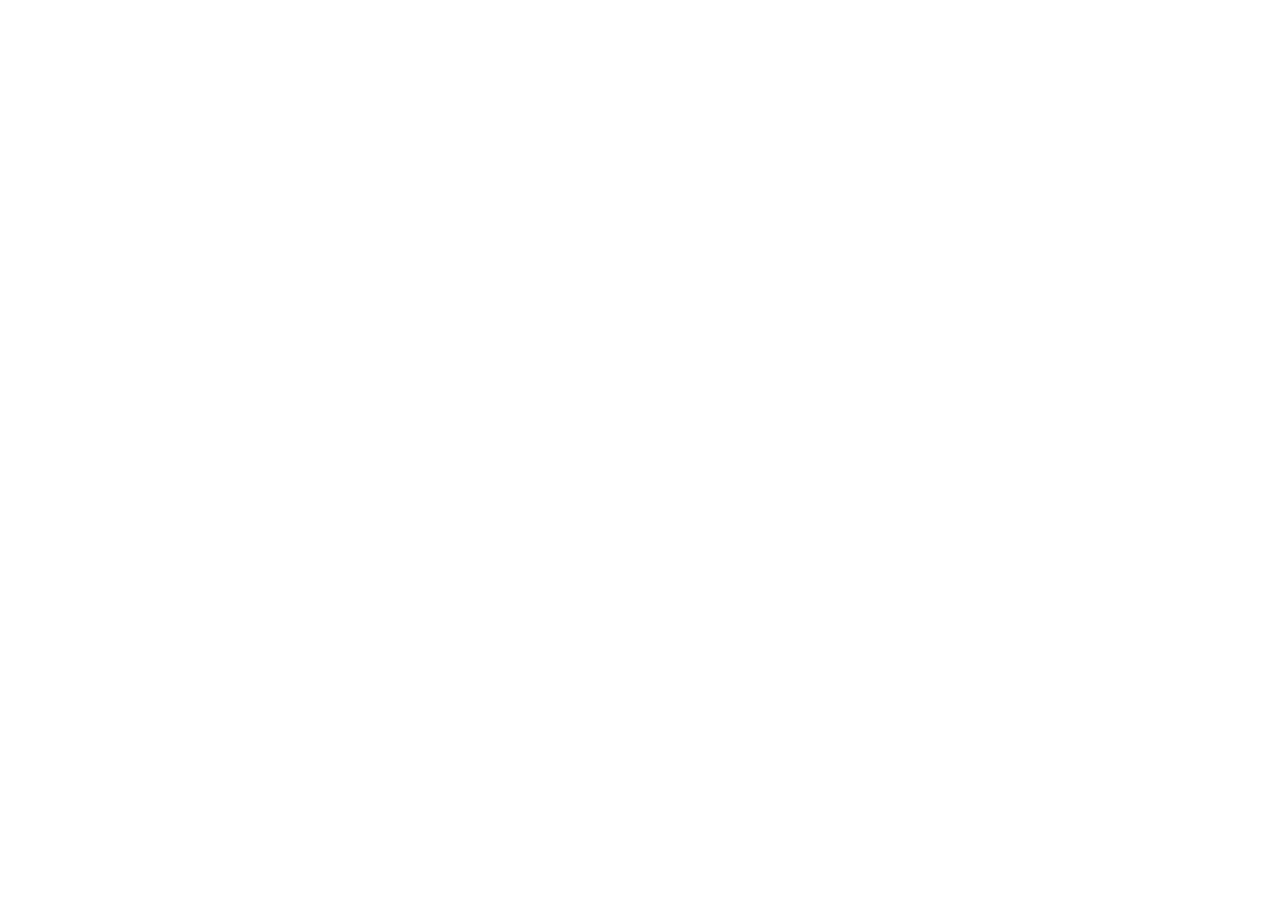
==== control.html @ 3b1ce3f3 "feat: agregamos estructura de control.html" ====
<!DOCTYPE html>
<html lang="en">
<head>
    <meta charset="UTF-8">
    <meta name="viewport" content="width=device-width, initial-scale=1.0">
    <title>Mi Sitio JavaScript - Estructuras de Control en JavaScript</title>
</head>
<body>
    
</body>
</html>
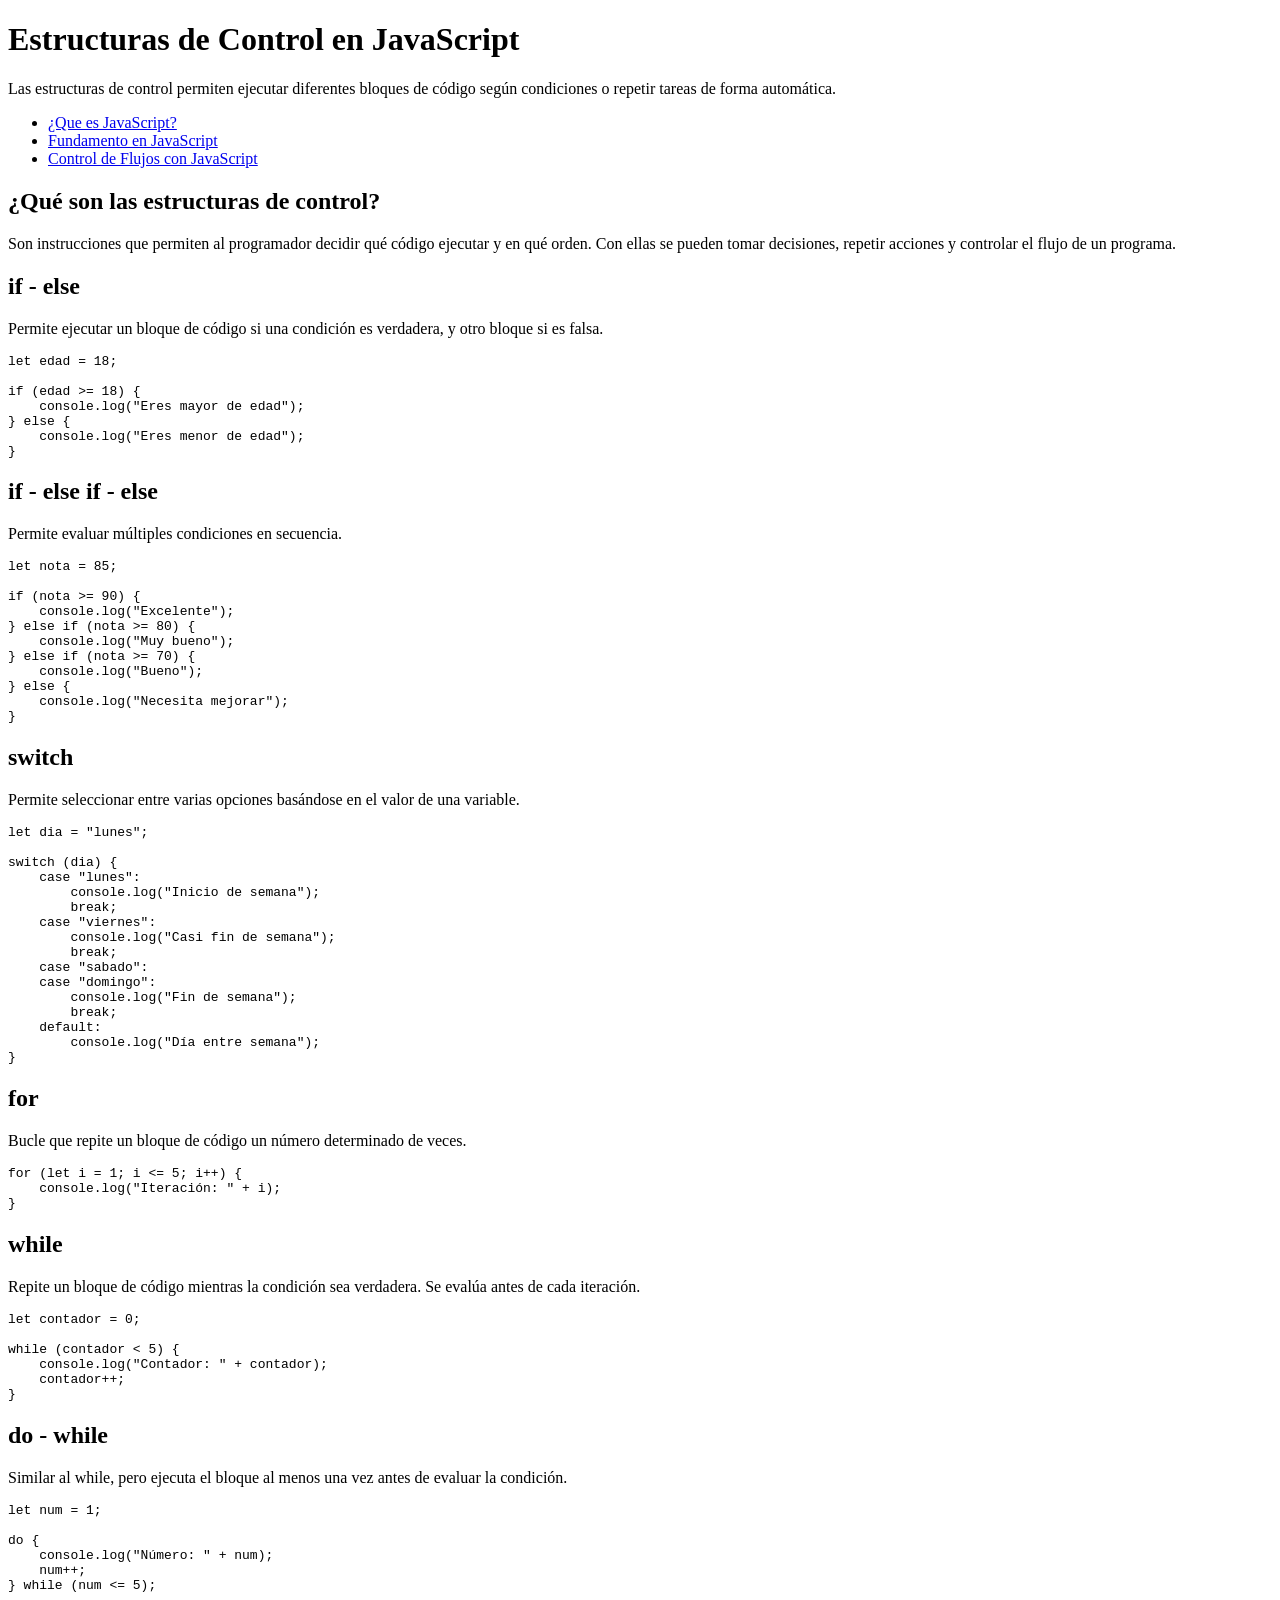
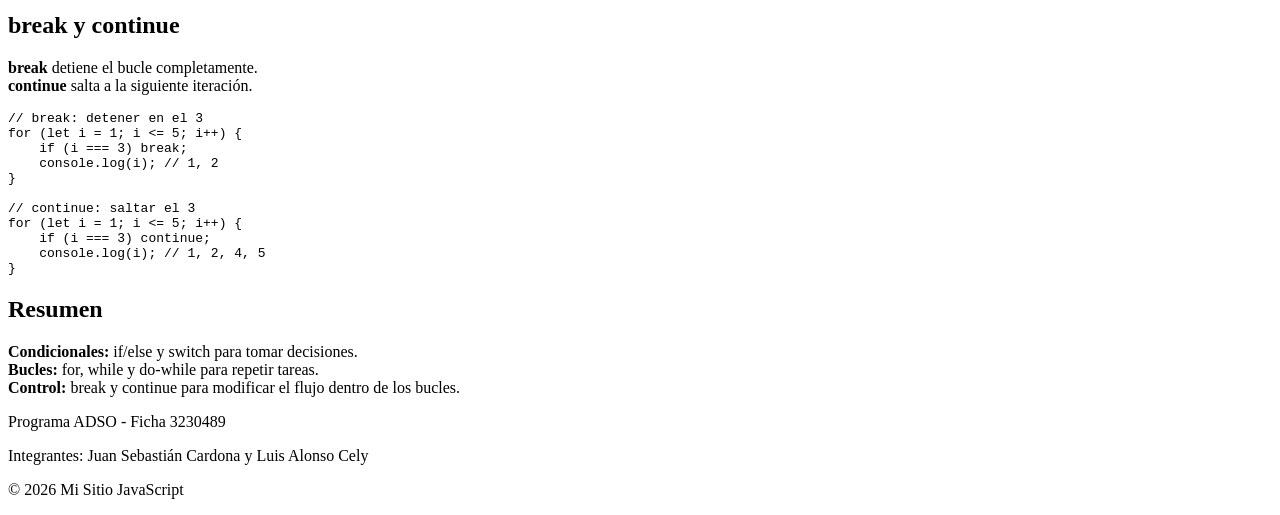
==== commit 14113474: "feat: agregamos estructura de control.html y fundamentos.html" ====
--- a/control.html
+++ b/control.html
@@ -3,9 +3,167 @@
 <head>
     <meta charset="UTF-8">
     <meta name="viewport" content="width=device-width, initial-scale=1.0">
-    <title>Mi Sitio JavaScript - Estructuras de Control en JavaScript</title>
+    <link rel="stylesheet" href="css/estilos.css">
+    <title>Mi Sitio JavaScript - Estructuras de Control</title>
 </head>
 <body>
-    
+
+    <header>
+        <h1>Estructuras de Control en JavaScript</h1>
+        <p>
+            Las estructuras de control permiten ejecutar diferentes bloques de código
+            según condiciones o repetir tareas de forma automática.
+        </p>
+    </header>
+
+    <nav>
+        <ul>
+            <li><a href="index.html">¿Que es JavaScript?</a></li>
+            <li><a href="fundamentos.html">Fundamento en JavaScript</a></li>
+            <li><a href="control.html">Control de Flujos con JavaScript</a></li>
+        </ul>
+    </nav>
+
+    <main>
+
+        <section>
+            <h2>¿Qué son las estructuras de control?</h2>
+            <p>
+                Son instrucciones que permiten al programador decidir qué código ejecutar
+                y en qué orden. Con ellas se pueden tomar decisiones, repetir acciones
+                y controlar el flujo de un programa.
+            </p>
+        </section>
+
+        <section>
+            <h2>if - else</h2>
+            <p>
+                Permite ejecutar un bloque de código si una condición es verdadera,
+                y otro bloque si es falsa.
+            </p>
+<pre><code>let edad = 18;
+
+if (edad >= 18) {
+    console.log("Eres mayor de edad");
+} else {
+    console.log("Eres menor de edad");
+}</code></pre>
+        </section>
+
+        <section>
+            <h2>if - else if - else</h2>
+            <p>
+                Permite evaluar múltiples condiciones en secuencia.
+            </p>
+<pre><code>let nota = 85;
+
+if (nota >= 90) {
+    console.log("Excelente");
+} else if (nota >= 80) {
+    console.log("Muy bueno");
+} else if (nota >= 70) {
+    console.log("Bueno");
+} else {
+    console.log("Necesita mejorar");
+}</code></pre>
+        </section>
+
+        <section>
+            <h2>switch</h2>
+            <p>
+                Permite seleccionar entre varias opciones basándose en el valor de una variable.
+            </p>
+<pre><code>let dia = "lunes";
+
+switch (dia) {
+    case "lunes":
+        console.log("Inicio de semana");
+        break;
+    case "viernes":
+        console.log("Casi fin de semana");
+        break;
+    case "sabado":
+    case "domingo":
+        console.log("Fin de semana");
+        break;
+    default:
+        console.log("Día entre semana");
+}</code></pre>
+        </section>
+
+        <section>
+            <h2>for</h2>
+            <p>
+                Bucle que repite un bloque de código un número determinado de veces.
+            </p>
+<pre><code>for (let i = 1; i <= 5; i++) {
+    console.log("Iteración: " + i);
+}</code></pre>
+        </section>
+
+        <section>
+            <h2>while</h2>
+            <p>
+                Repite un bloque de código mientras la condición sea verdadera.
+                Se evalúa antes de cada iteración.
+            </p>
+<pre><code>let contador = 0;
+
+while (contador < 5) {
+    console.log("Contador: " + contador);
+    contador++;
+}</code></pre>
+        </section>
+
+        <section>
+            <h2>do - while</h2>
+            <p>
+                Similar al while, pero ejecuta el bloque al menos una vez
+                antes de evaluar la condición.
+            </p>
+<pre><code>let num = 1;
+
+do {
+    console.log("Número: " + num);
+    num++;
+} while (num <= 5);</code></pre>
+        </section>
+
+        <section>
+            <h2>break y continue</h2>
+            <p>
+                <strong>break</strong> detiene el bucle completamente.<br>
+                <strong>continue</strong> salta a la siguiente iteración.
+            </p>
+<pre><code>// break: detener en el 3
+for (let i = 1; i <= 5; i++) {
+    if (i === 3) break;
+    console.log(i); // 1, 2
+}
+
+// continue: saltar el 3
+for (let i = 1; i <= 5; i++) {
+    if (i === 3) continue;
+    console.log(i); // 1, 2, 4, 5
+}</code></pre>
+        </section>
+
+        <section>
+            <h2>Resumen</h2>
+            <p>
+                <strong>Condicionales:</strong> if/else y switch para tomar decisiones.<br>
+                <strong>Bucles:</strong> for, while y do-while para repetir tareas.<br>
+                <strong>Control:</strong> break y continue para modificar el flujo dentro de los bucles.
+            </p>
+        </section>
+
+    </main>
+
+    <footer>
+        <p>Programa ADSO - Ficha 3230489</p>
+        <p>Integrantes: Juan Sebastián Cardona y Luis Alonso Cely</p>
+        <p>© 2026 Mi Sitio JavaScript</p>
+    </footer>
+
 </body>
-</html>+</html>
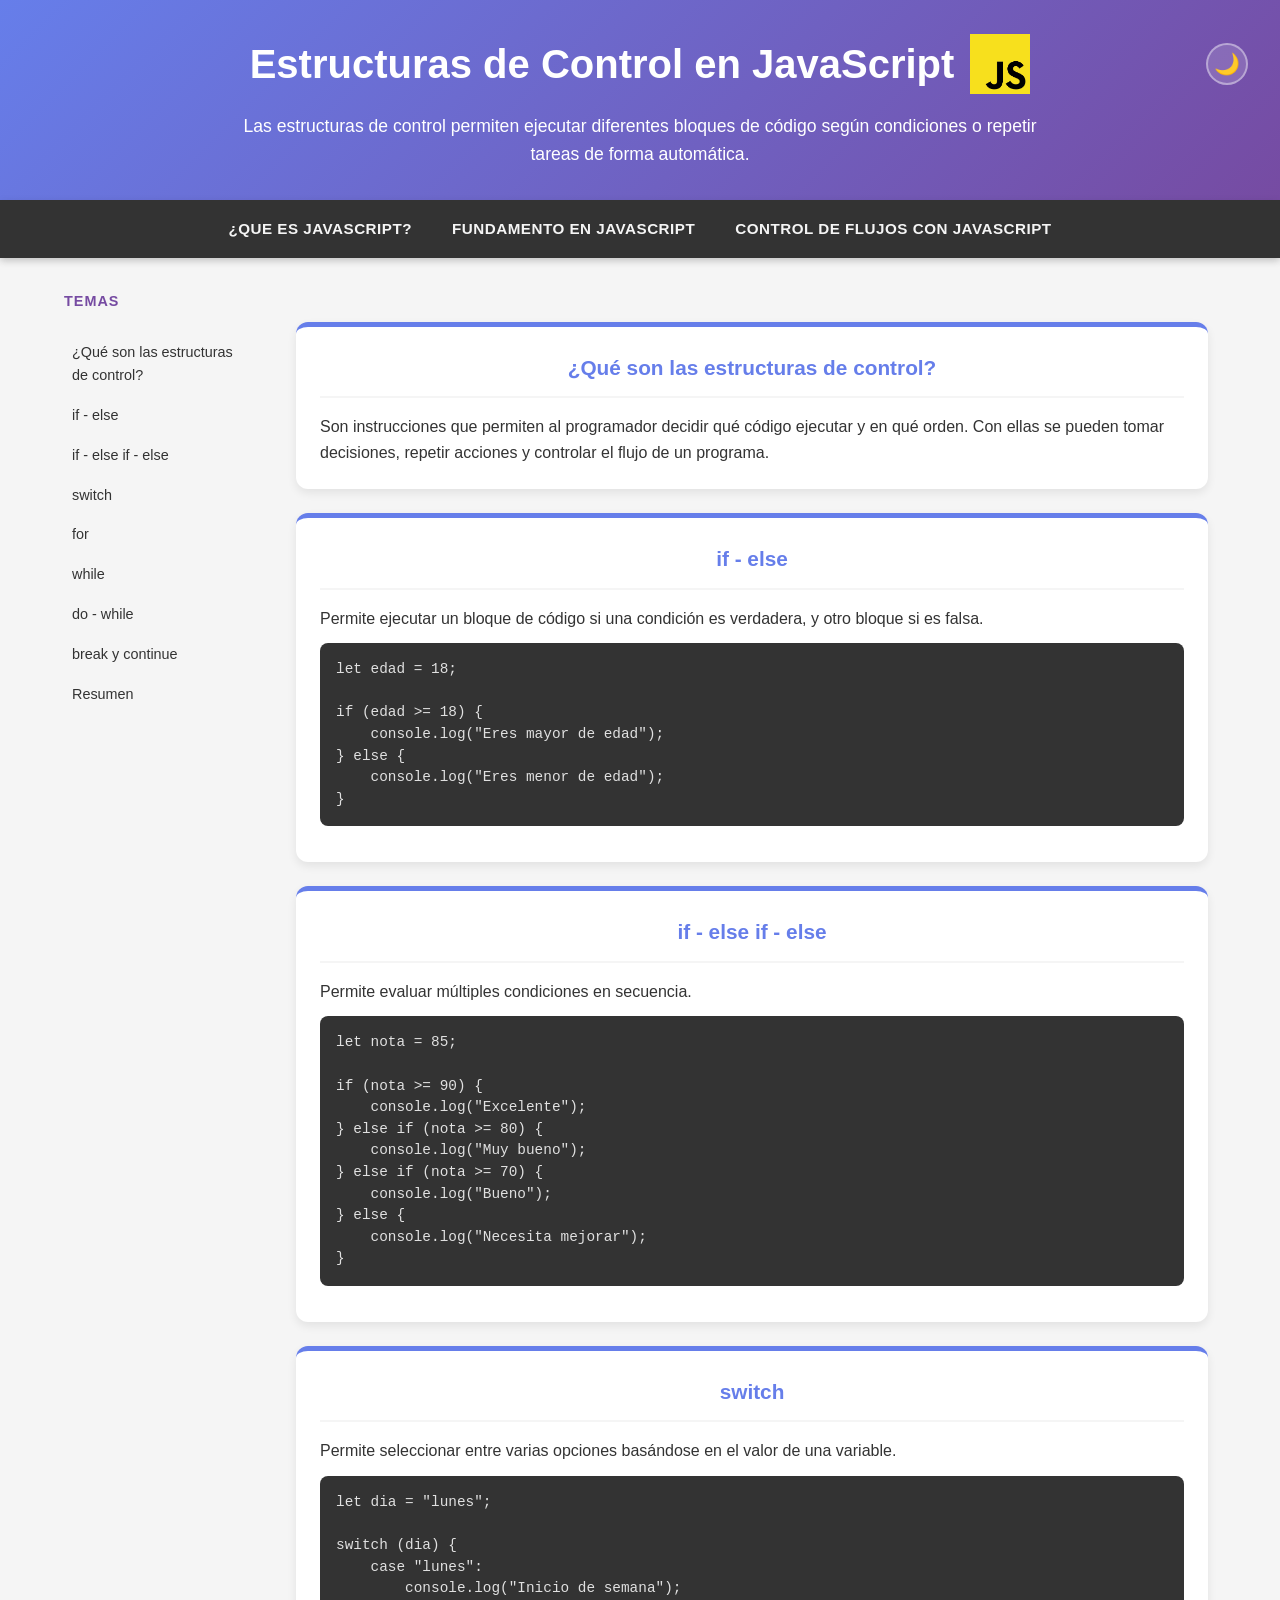
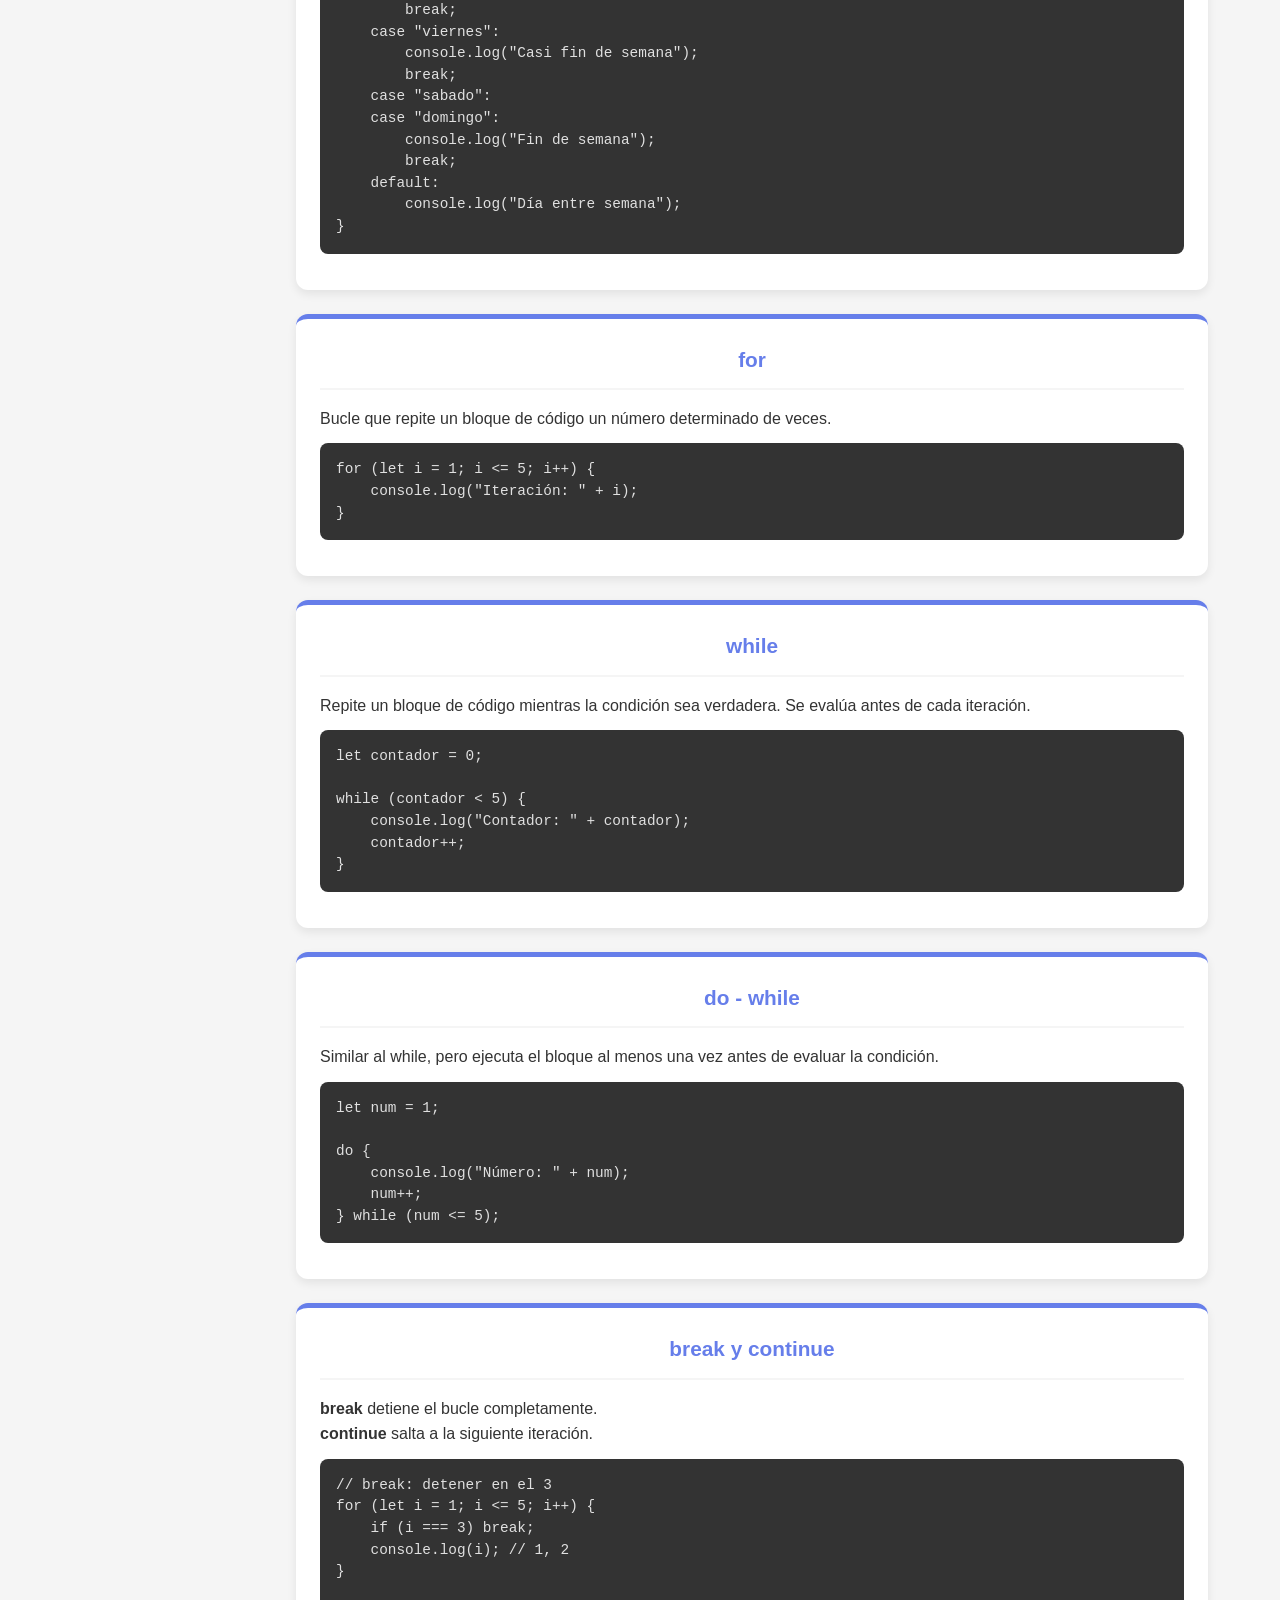
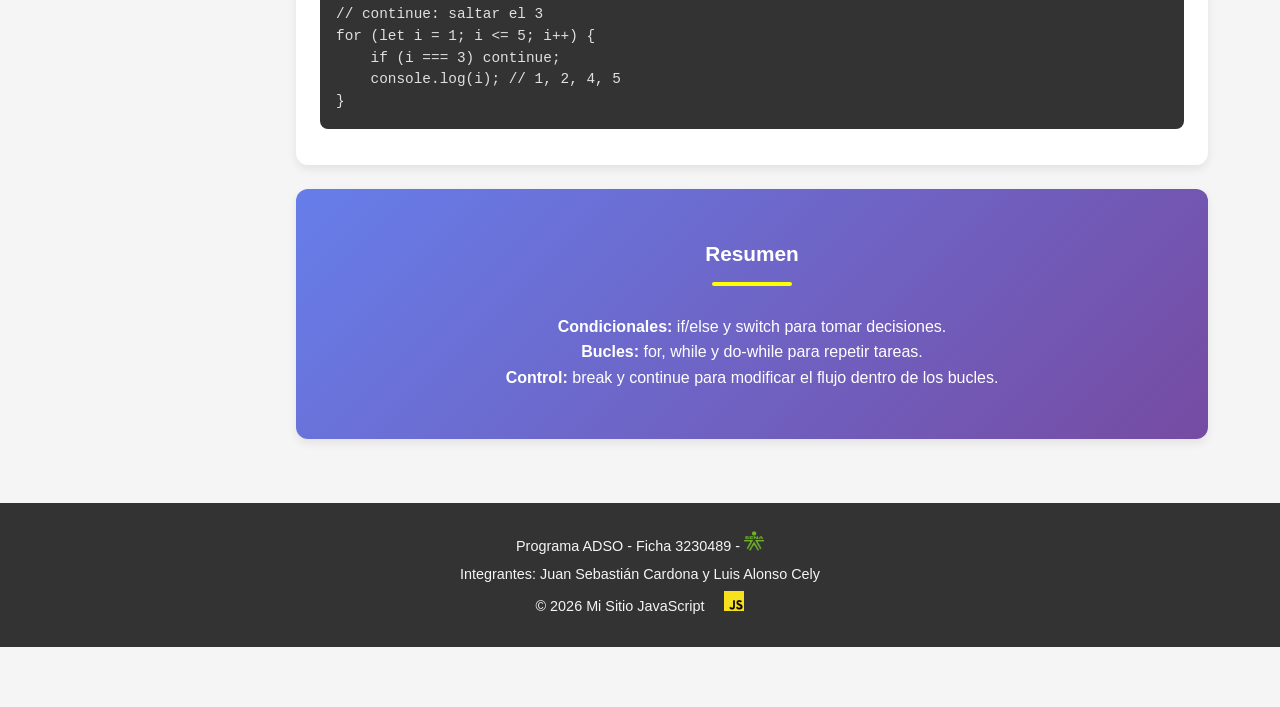
==== commit d4082561: "feat: agregamos estilos a control.html" ====
--- a/control.html
+++ b/control.html
@@ -3,59 +3,80 @@
 <head>
     <meta charset="UTF-8">
     <meta name="viewport" content="width=device-width, initial-scale=1.0">
-    <link rel="stylesheet" href="css/estilos.css">
+    <link rel="stylesheet" href="css/control.css">
     <title>Mi Sitio JavaScript - Estructuras de Control</title>
 </head>
 <body>
 
-    <header>
-        <h1>Estructuras de Control en JavaScript</h1>
-        <p>
-            Las estructuras de control permiten ejecutar diferentes bloques de código
-            según condiciones o repetir tareas de forma automática.
-        </p>
-    </header>
+    <div class="header-sticky">
+        <header class="header">
+            <div class="header__brand">
+                <h1 class="header__title">Estructuras de Control en JavaScript</h1>
+                <img src="img/javascript-1.webp" alt="Logo JavaScript" class="header__logo">
+                <button id="botonModo" class="modo-btn" aria-label="Cambiar modo claro/oscuro">🌙</button>
+            </div>
+            <p class="header__text">
+                Las estructuras de control permiten ejecutar diferentes bloques de código
+                según condiciones o repetir tareas de forma automática.
+            </p>
+        </header>
 
-    <nav>
-        <ul>
-            <li><a href="index.html">¿Que es JavaScript?</a></li>
-            <li><a href="fundamentos.html">Fundamento en JavaScript</a></li>
-            <li><a href="control.html">Control de Flujos con JavaScript</a></li>
-        </ul>
-    </nav>
+        <nav class="nav">
+            <ul class="nav__list">
+                <li class="nav__item"><a href="index.html" class="nav__link">¿Que es JavaScript?</a></li>
+                <li class="nav__item"><a href="fundamentos.html" class="nav__link">Fundamento en JavaScript</a></li>
+                <li class="nav__item"><a href="control.html" class="nav__link">Control de Flujos con JavaScript</a></li>
+            </ul>
+        </nav>
+    </div>
 
-    <main>
+    <div class="layout">
+        <aside class="sidebar">
+            <h2 class="sidebar__title">Temas</h2>
+            <nav class="sidebar__nav">
+                <a href="#estructuras" class="sidebar__link">¿Qué son las estructuras de control?</a>
+                <a href="#if-else" class="sidebar__link">if - else</a>
+                <a href="#if-else-if" class="sidebar__link">if - else if - else</a>
+                <a href="#switch" class="sidebar__link">switch</a>
+                <a href="#for" class="sidebar__link">for</a>
+                <a href="#while" class="sidebar__link">while</a>
+                <a href="#do-while" class="sidebar__link">do - while</a>
+                <a href="#break-continue" class="sidebar__link">break y continue</a>
+                <a href="#resumen" class="sidebar__link">Resumen</a>
+            </nav>
+        </aside>
 
-        <section>
-            <h2>¿Qué son las estructuras de control?</h2>
-            <p>
-                Son instrucciones que permiten al programador decidir qué código ejecutar
-                y en qué orden. Con ellas se pueden tomar decisiones, repetir acciones
-                y controlar el flujo de un programa.
-            </p>
-        </section>
+        <main class="main">
+            <section class="section" id="estructuras">
+                <h2 class="section__title">¿Qué son las estructuras de control?</h2>
+                <p>
+                    Son instrucciones que permiten al programador decidir qué código ejecutar
+                    y en qué orden. Con ellas se pueden tomar decisiones, repetir acciones
+                    y controlar el flujo de un programa.
+                </p>
+            </section>
 
-        <section>
-            <h2>if - else</h2>
-            <p>
-                Permite ejecutar un bloque de código si una condición es verdadera,
-                y otro bloque si es falsa.
-            </p>
-<pre><code>let edad = 18;
+            <section class="section" id="if-else">
+                <h2 class="section__title">if - else</h2>
+                <p>
+                    Permite ejecutar un bloque de código si una condición es verdadera,
+                    y otro bloque si es falsa.
+                </p>
+                <pre><code>let edad = 18;
 
 if (edad >= 18) {
     console.log("Eres mayor de edad");
 } else {
     console.log("Eres menor de edad");
 }</code></pre>
-        </section>
+            </section>
 
-        <section>
-            <h2>if - else if - else</h2>
-            <p>
-                Permite evaluar múltiples condiciones en secuencia.
-            </p>
-<pre><code>let nota = 85;
+            <section class="section" id="if-else-if">
+                <h2 class="section__title">if - else if - else</h2>
+                <p>
+                    Permite evaluar múltiples condiciones en secuencia.
+                </p>
+                <pre><code>let nota = 85;
 
 if (nota >= 90) {
     console.log("Excelente");
@@ -66,14 +87,14 @@
 } else {
     console.log("Necesita mejorar");
 }</code></pre>
-        </section>
+            </section>
 
-        <section>
-            <h2>switch</h2>
-            <p>
-                Permite seleccionar entre varias opciones basándose en el valor de una variable.
-            </p>
-<pre><code>let dia = "lunes";
+            <section class="section" id="switch">
+                <h2 class="section__title">switch</h2>
+                <p>
+                    Permite seleccionar entre varias opciones basándose en el valor de una variable.
+                </p>
+                <pre><code>let dia = "lunes";
 
 switch (dia) {
     case "lunes":
@@ -89,53 +110,53 @@
     default:
         console.log("Día entre semana");
 }</code></pre>
-        </section>
+            </section>
 
-        <section>
-            <h2>for</h2>
-            <p>
-                Bucle que repite un bloque de código un número determinado de veces.
-            </p>
-<pre><code>for (let i = 1; i <= 5; i++) {
+            <section class="section" id="for">
+                <h2 class="section__title">for</h2>
+                <p>
+                    Bucle que repite un bloque de código un número determinado de veces.
+                </p>
+                <pre><code>for (let i = 1; i <= 5; i++) {
     console.log("Iteración: " + i);
 }</code></pre>
-        </section>
+            </section>
 
-        <section>
-            <h2>while</h2>
-            <p>
-                Repite un bloque de código mientras la condición sea verdadera.
-                Se evalúa antes de cada iteración.
-            </p>
-<pre><code>let contador = 0;
+            <section class="section" id="while">
+                <h2 class="section__title">while</h2>
+                <p>
+                    Repite un bloque de código mientras la condición sea verdadera.
+                    Se evalúa antes de cada iteración.
+                </p>
+                <pre><code>let contador = 0;
 
 while (contador < 5) {
     console.log("Contador: " + contador);
     contador++;
 }</code></pre>
-        </section>
+            </section>
 
-        <section>
-            <h2>do - while</h2>
-            <p>
-                Similar al while, pero ejecuta el bloque al menos una vez
-                antes de evaluar la condición.
-            </p>
-<pre><code>let num = 1;
+            <section class="section" id="do-while">
+                <h2 class="section__title">do - while</h2>
+                <p>
+                    Similar al while, pero ejecuta el bloque al menos una vez
+                    antes de evaluar la condición.
+                </p>
+                <pre><code>let num = 1;
 
 do {
     console.log("Número: " + num);
     num++;
 } while (num <= 5);</code></pre>
-        </section>
+            </section>
 
-        <section>
-            <h2>break y continue</h2>
-            <p>
-                <strong>break</strong> detiene el bucle completamente.<br>
-                <strong>continue</strong> salta a la siguiente iteración.
-            </p>
-<pre><code>// break: detener en el 3
+            <section class="section" id="break-continue">
+                <h2 class="section__title">break y continue</h2>
+                <p>
+                    <strong>break</strong> detiene el bucle completamente.<br>
+                    <strong>continue</strong> salta a la siguiente iteración.
+                </p>
+                <pre><code>// break: detener en el 3
 for (let i = 1; i <= 5; i++) {
     if (i === 3) break;
     console.log(i); // 1, 2
@@ -146,24 +167,32 @@
     if (i === 3) continue;
     console.log(i); // 1, 2, 4, 5
 }</code></pre>
-        </section>
+            </section>
 
-        <section>
-            <h2>Resumen</h2>
-            <p>
-                <strong>Condicionales:</strong> if/else y switch para tomar decisiones.<br>
-                <strong>Bucles:</strong> for, while y do-while para repetir tareas.<br>
-                <strong>Control:</strong> break y continue para modificar el flujo dentro de los bucles.
-            </p>
-        </section>
+            <section class="section__principal" id="resumen">
+                <h2 class="section__title">Resumen</h2>
+                <p>
+                    <strong>Condicionales:</strong> if/else y switch para tomar decisiones.<br>
+                    <strong>Bucles:</strong> for, while y do-while para repetir tareas.<br>
+                    <strong>Control:</strong> break y continue para modificar el flujo dentro de los bucles.
+                </p>
+            </section>
+        </main>
+    </div>
 
-    </main>
-
-    <footer>
-        <p>Programa ADSO - Ficha 3230489</p>
-        <p>Integrantes: Juan Sebastián Cardona y Luis Alonso Cely</p>
-        <p>© 2026 Mi Sitio JavaScript</p>
+    <footer class="footer">
+        <p class="footer__text">Programa ADSO - Ficha 3230489 - <img class="logo-sena" src="img/logo-sena-verde-png.webp" alt="logo del sena"></p>
+        <p class="footer__text">Integrantes: Juan Sebastián Cardona y Luis Alonso Cely</p>
+        <p class="footer__text">© 2026 Mi Sitio JavaScript <img class="logo-javascript" src="img/javascript-1.webp" alt="logo JavaScript"></p>
     </footer>
 
+    <script>
+        const botonModo = document.getElementById('botonModo');
+        botonModo.addEventListener('click', () => {
+            document.body.classList.toggle('dark');
+            botonModo.textContent = document.body.classList.contains('dark') ? '☀️' : '🌙';
+        });
+    </script>
+
 </body>
-</html>
+</html>
--- a/css/control.css
+++ b/css/control.css
@@ -0,0 +1 @@
+@import url("fundamentos.css");
